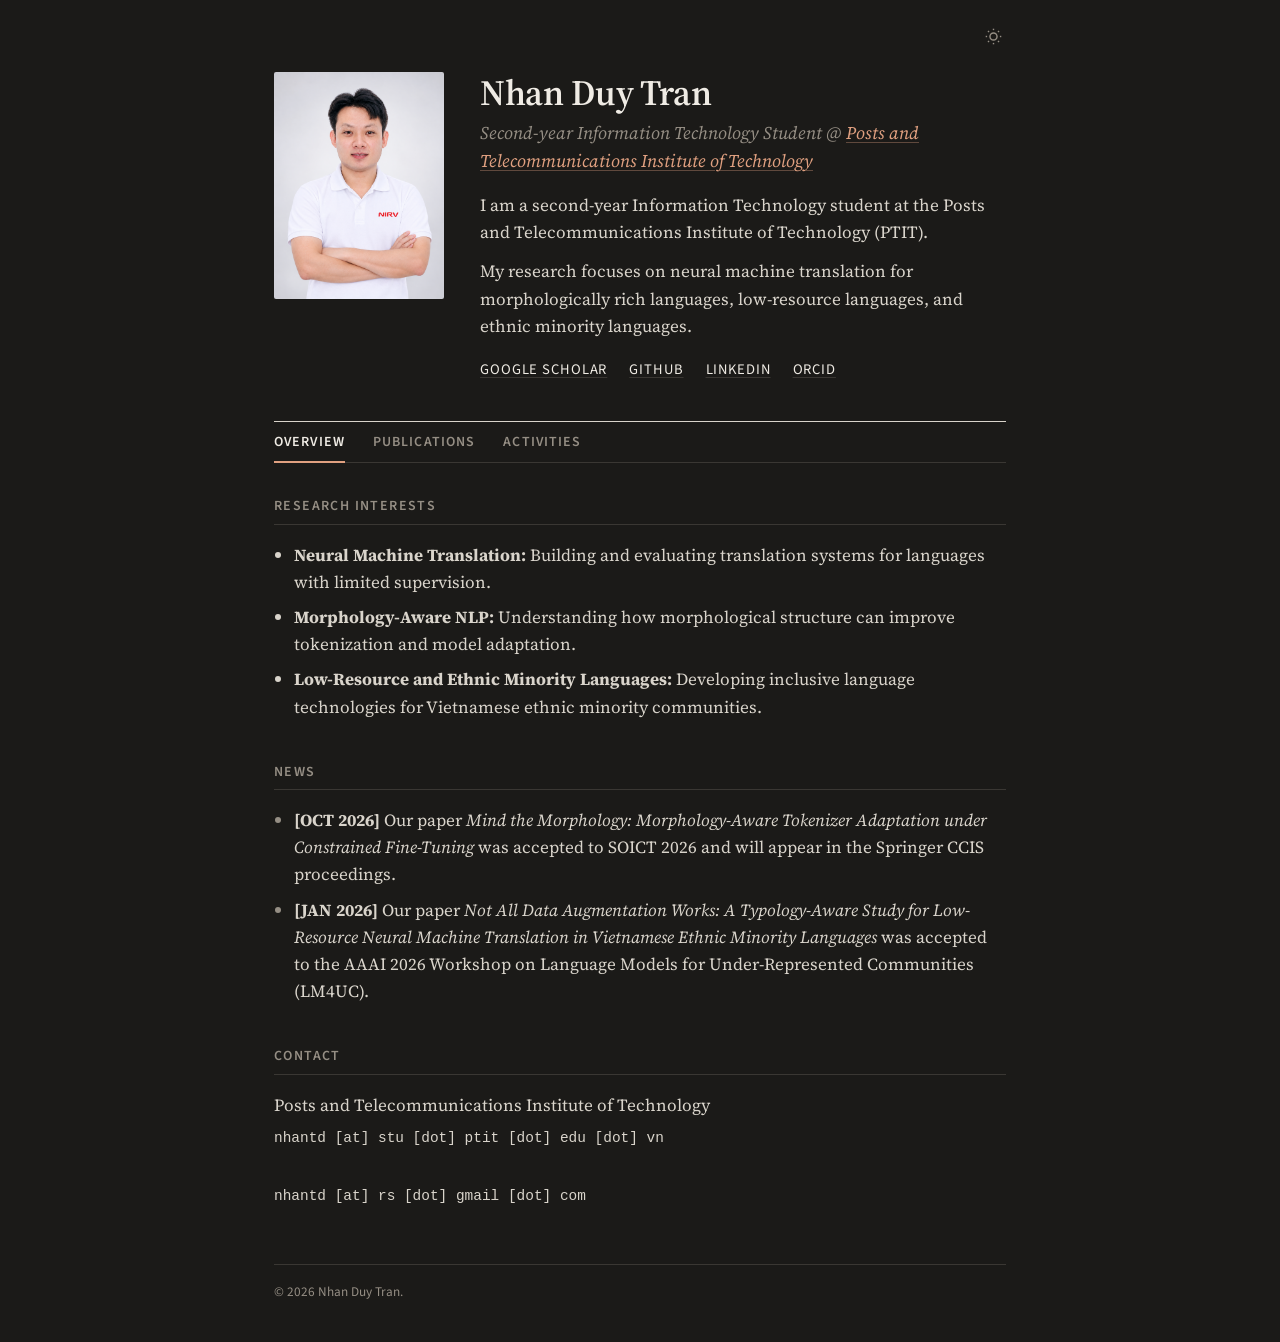
==== index.html @ 418334c7 "Build Nhan Tran research portfolio" ====
<!DOCTYPE html>
<html lang="en">
<head>
    <meta charset="UTF-8">
    <meta name="viewport" content="width=device-width, initial-scale=1.0">
    <title>Nhan Tran - Research Portfolio</title>
    <meta name="description" content="Nhan Tran is a second-year Information Technology student researching neural machine translation for morphologically rich and low-resource languages.">
    <meta name="keywords" content="Nhan Tran, Nhan Duy Tran, neural machine translation, morphology, low-resource languages, PTIT">
    <link rel="icon" href="favicon.svg" type="image/svg+xml" sizes="any">
    <link href="https://fonts.googleapis.com/css2?family=Source+Serif+4:ital,opsz,wght@0,8..60,400;0,8..60,600;1,8..60,400&family=Source+Sans+3:wght@400;600&display=swap" rel="stylesheet">
    <link rel="stylesheet" type="text/css" href="./stylesheet.css">
</head>
<body>
    <button onclick="topFunction()" id="backToTop" title="Go to top">
        <svg viewBox="0 0 24 24"><polyline points="18 15 12 9 6 15"></polyline></svg>
    </button>

    <div id="container">
        <button id="theme-toggle" title="Toggle dark mode" aria-label="Toggle dark mode">
            <svg id="sun-icon" style="display:none" width="20" height="20" fill="none" stroke="currentColor" stroke-width="2" viewBox="0 0 24 24"><circle cx="12" cy="12" r="5"></circle><line x1="12" y1="1" x2="12" y2="3"></line><line x1="12" y1="21" x2="12" y2="23"></line><line x1="4.22" y1="4.22" x2="5.64" y2="5.64"></line><line x1="18.36" y1="18.36" x2="19.78" y2="19.78"></line><line x1="1" y1="12" x2="3" y2="12"></line><line x1="21" y1="12" x2="23" y2="12"></line><line x1="4.22" y1="19.78" x2="5.64" y2="18.36"></line><line x1="18.36" y1="5.64" x2="19.78" y2="4.22"></line></svg>
            <svg id="moon-icon" width="20" height="20" fill="none" stroke="currentColor" stroke-width="2" viewBox="0 0 24 24"><path d="M21 12.79A9 9 0 1 1 11.21 3 7 7 0 0 0 21 12.79z"></path></svg>
        </button>
        <header class="profile-section">
            <div class="portrait-wrapper">
                <img src="./files/portrait-studio.png" alt="Nhan Tran" class="portrait">
            </div>
            <div class="bio-wrapper">
                <h1>Nhan Duy Tran</h1>
                <div class="role-tag">Second-year Information Technology Student @ <a href="https://ptit.edu.vn/" target="_blank" rel="noopener">Posts and Telecommunications Institute of Technology</a></div>
                <p>I am a second-year Information Technology student at the Posts and Telecommunications Institute of Technology (PTIT).</p>
                <p>My research focuses on neural machine translation for morphologically rich languages, low-resource languages, and ethnic minority languages.</p>
                <div class="social-links">
                    <a href="https://scholar.google.com/citations?user=SgZL230AAAAJ&amp;hl=vi" target="_blank" rel="noopener">Google Scholar</a>
                    <a href="https://github.com/HeyDunaX" target="_blank" rel="noopener">GitHub</a>
                    <a href="https://www.linkedin.com/in/tranduynhan/" target="_blank" rel="noopener">LinkedIn</a>
                    <a href="https://orcid.org/0009-0001-0243-3550" target="_blank" rel="noopener">ORCID</a>
                </div>
            </div>
        </header>

        <nav class="tabs-nav">
            <button class="tab-btn active" onclick="openTab(event, 'research')">Overview</button>
            <button class="tab-btn" onclick="openTab(event, 'publications')">Publications</button>
            <button class="tab-btn" onclick="openTab(event, 'activities')">Activities</button>
        </nav>

        <div id="research" class="tab-content active">
            <section-title>Research Interests</section-title>
            <ul>
                <li><b>Neural Machine Translation:</b> Building and evaluating translation systems for languages with limited supervision.</li>
                <li><b>Morphology-Aware NLP:</b> Understanding how morphological structure can improve tokenization and model adaptation.</li>
                <li><b>Low-Resource and Ethnic Minority Languages:</b> Developing inclusive language technologies for Vietnamese ethnic minority communities.</li>
            </ul>

            <section-title>News</section-title>
            <ul class="news-list">
                <li><b>[OCT 2026]</b> Our paper <i>Mind the Morphology: Morphology-Aware Tokenizer Adaptation under Constrained Fine-Tuning</i> was accepted to SOICT 2026 and will appear in the Springer CCIS proceedings.</li>
                <li><b>[JAN 2026]</b> Our paper <i>Not All Data Augmentation Works: A Typology-Aware Study for Low-Resource Neural Machine Translation in Vietnamese Ethnic Minority Languages</i> was accepted to the AAAI 2026 Workshop on Language Models for Under-Represented Communities (LM4UC).</li>
            </ul>

            <section-title>Contact</section-title>
            <p>Posts and Telecommunications Institute of Technology<br>
                <span class="email-tag">nhantd [at] stu [dot] ptit [dot] edu [dot] vn</span><br>
                <span class="email-tag">nhantd [at] rs [dot] gmail [dot] com</span>
            </p>
        </div>

        <div id="publications" class="tab-content">
            <p style="font-size: 1rem; color: var(--text-light); margin-bottom: 20px;">* denotes equal contribution.</p>
            <span class="year-tag">2026</span>
            <div class="pub-card">
                <span class="pub-title">Mind the Morphology: Morphology-Aware Tokenizer Adaptation under Constrained Fine-Tuning</span>
                <span class="pub-venue">SOICT 2026 · Oral Presentation · Springer CCIS Proceedings</span><br>
                <b>Nhan Tran</b>, Hung To and Hai Nguyen Thi Tuyet<br>
                [<a href="./proj/morphel.html">website</a>] [<a href="https://github.com/HeyDunaX/MorpheL" target="_blank" rel="noopener">code</a>]
            </div>
            <div class="pub-card">
                <span class="pub-title">Not All Data Augmentation Works: A Typology-Aware Study for Low-Resource Neural Machine Translation in Vietnamese Ethnic Minority Languages</span>
                <span class="pub-venue">AAAI 2026 Workshop · LM4UC</span><br>
                Long Nguyen, Dat T. Truong, <b>Nhan D. Tran</b>, Quynh Vo, Quy Tran Nguyen and Tho Quan<br>
                [<a href="https://openreview.net/forum?id=XziOk4BTfv#discussion" target="_blank" rel="noopener">paper</a>]
            </div>
        </div>

        <div id="activities" class="tab-content">
            <section-title>Open-Source Artifacts</section-title>
            <ul>
                <li><b>MorpheL:</b> A morphology-aware tokenizer adaptation method for multilingual models, with code and reproducibility artifacts released for the SOICT 2026 paper.<br>
                    [<a href="https://github.com/HeyDunaX/MorpheL" target="_blank" rel="noopener">GitHub</a>] [<a href="./proj/morphel.html">project website</a>]</li>
            </ul>

            <section-title>Honors &amp; Awards</section-title>
            <ul>
                <li><b>First Prize, Regional Round</b>, 31st National Youth Informatics Contest, Table D3 (2025), Center for Science, Technology and Young Talent Development.</li>
                <li><b>Encouragement Prize, National Final Round</b>, 31st National Youth Informatics Contest, Table D3 (2025), Central Youth Union.</li>
                <li><b>Second Prize</b>, 34th Ho Chi Minh City Youth Informatics Contest, Table D3 (2025), Ho Chi Minh City Youth Union.</li>
                <li><b>Second Prize</b>, Ho Chi Minh City Science and Engineering Fair, Software Systems category (2025), Department of Education and Training of Ho Chi Minh City.</li>
                <li><b>Bronze Medal</b>, 13th Ho Chi Minh City Design, Fabrication and Application Competition, Table A (2025), Ho Chi Minh City Youth Union.</li>
                <li><b>Bronze Medal</b>, 11th Ho Chi Minh City Design, Fabrication and Application Competition (2023), awarded in 2024 by the Ho Chi Minh City Youth Union.</li>
            </ul>
        </div>

        <footer>&copy; 2026 Nhan Duy Tran.</footer>
    </div>

    <script>
        function openTab(evt, tabName) {
            document.querySelectorAll('.tab-content').forEach(tab => {
                tab.style.display = 'none';
                tab.classList.remove('active');
            });
            document.querySelectorAll('.tab-btn').forEach(button => button.classList.remove('active'));
            document.getElementById(tabName).style.display = 'block';
            document.getElementById(tabName).classList.add('active');
            evt.currentTarget.classList.add('active');
            if (window.innerWidth < 768) {
                window.scrollTo({ top: document.querySelector('.tabs-nav').offsetTop - 10, behavior: 'smooth' });
            }
        }

        const backToTop = document.getElementById('backToTop');
        window.onscroll = () => {
            backToTop.style.display = document.documentElement.scrollTop > 0 ? 'block' : 'none';
        };
        function topFunction() {
            window.scrollTo({ top: 0, behavior: 'smooth' });
        }

        const themeToggle = document.getElementById('theme-toggle');
        const sunIcon = document.getElementById('sun-icon');
        const moonIcon = document.getElementById('moon-icon');
        const savedTheme = localStorage.getItem('profile-theme');
        if (savedTheme !== 'light') document.documentElement.setAttribute('data-theme', 'dark');
        function updateThemeIcon() {
            const dark = document.documentElement.getAttribute('data-theme') === 'dark';
            sunIcon.style.display = dark ? 'block' : 'none';
            moonIcon.style.display = dark ? 'none' : 'block';
        }
        updateThemeIcon();
        themeToggle.addEventListener('click', () => {
            const dark = document.documentElement.getAttribute('data-theme') === 'dark';
            if (dark) {
                document.documentElement.removeAttribute('data-theme');
                localStorage.setItem('profile-theme', 'light');
            } else {
                document.documentElement.setAttribute('data-theme', 'dark');
                localStorage.setItem('profile-theme', 'dark');
            }
            updateThemeIcon();
        });
    </script>
</body>
</html>
---- stylesheet.css ----
:root {
  --primary: #8a2b1f;
  --primary-light: transparent;
  --text-main: #2b2926;
  --text-light: #77716a;
  --heading: #1a1816;
  --bg: #fbfaf7;
  --card-bg: #fbfaf7;
  --border-color: #dedad2;
  --rule-strong: #2b2926;
  --hiring-bg: #f4efe4;
  --hiring-border: #8a2b1f;
  --serif: "Source Serif 4", "Source Serif Pro", Georgia, "Times New Roman", "Songti SC", serif;
  --sans: "Source Sans 3", "Helvetica Neue", Arial, "PingFang SC", sans-serif;
  --mono: "SF Mono", Menlo, Consolas, monospace;
}

/* 夜间模式变量 */
[data-theme="dark"] {
  --primary: #e0a080;
  --text-main: #d9d4cb;
  --text-light: #958e84;
  --heading: #efebe4;
  --bg: #1b1a18;
  --card-bg: #1b1a18;
  --border-color: #3a3733;
  --rule-strong: #d9d4cb;
  --hiring-bg: #26231f;
  --hiring-border: #e0a080;
}

* {
  box-sizing: border-box;
}

html {
  font-size: 17px;
}

body {
  font-family: var(--serif);
  background-color: var(--bg);
  color: var(--text-main);
  line-height: 1.6;
  margin: 0;
  padding: 0;
  scroll-behavior: smooth;
  font-size: 1rem;
  -webkit-font-smoothing: antialiased;
}

a {
  color: var(--primary);
  text-decoration: underline;
  text-decoration-thickness: 1px;
  text-underline-offset: 0.18em;
  text-decoration-color: color-mix(in srgb, currentColor 35%, transparent);
}

a:hover {
  text-decoration-color: currentColor;
}

/* Container Layout */
#container {
  max-width: 780px;
  margin: 0 auto;
  padding: 72px 24px 40px;
  position: relative;
}

/* 主题切换按钮 */
#theme-toggle {
  position: absolute;
  top: 24px;
  right: 24px;
  background: none;
  border: none;
  color: var(--text-light);
  padding: 4px;
  cursor: pointer;
  display: flex;
  align-items: center;
  justify-content: center;
}

#theme-toggle svg {
  width: 17px;
  height: 17px;
}

#theme-toggle:hover {
  color: var(--heading);
}

/* Header / Bio */
.profile-section {
  display: flex;
  gap: 36px;
  align-items: flex-start;
  margin-bottom: 40px;
}

.portrait-wrapper {
  flex: 0 0 170px;
}

.portrait-placeholder {
  height: 170px;
  display: grid;
  place-items: center;
  background: var(--primary);
  color: var(--bg);
  font-family: var(--sans);
  font-size: 3rem;
  font-weight: 600;
  letter-spacing: 0.04em;
  border-radius: 2px;
}

.portrait {
  width: 100%;
  height: auto;
  display: block;
  border-radius: 2px;
}

.bio-wrapper {
  flex: 1;
}

h1 {
  font-size: 2.1rem;
  margin: 0 0 4px 0;
  color: var(--heading);
  font-weight: 600;
  letter-spacing: -0.01em;
  line-height: 1.2;
}

.role-tag {
  display: block;
  color: var(--text-light);
  font-style: italic;
  font-size: 1.05rem;
  margin-bottom: 16px;
}

.bio-wrapper p {
  margin: 0 0 12px 0;
}

.email-tag {
  font-family: var(--mono);
  font-size: 0.85rem;
  color: var(--text-main);
  display: block;
  margin: 8px 0 0 0;
}

.social-links {
  margin-top: 18px;
  display: flex;
  column-gap: 22px;
  row-gap: 6px;
  flex-wrap: wrap;
  font-family: var(--sans);
  font-size: 0.86rem;
  letter-spacing: 0.06em;
  text-transform: uppercase;
}

.social-links a {
  color: var(--heading);
  text-decoration-color: var(--border-color);
}

.social-links a:hover {
  color: var(--primary);
  text-decoration-color: currentColor;
}

/* Hiring Box */
.hiring-box {
  background: var(--hiring-bg);
  border-left: 2px solid var(--hiring-border);
  padding: 12px 16px;
  margin: 24px 0;
}

/* Tab Navigation */
.tabs-nav {
  display: flex;
  gap: 28px;
  border-top: 1px solid var(--rule-strong);
  border-bottom: 1px solid var(--border-color);
  margin-bottom: 32px;
  position: sticky;
  top: 0;
  background: var(--bg);
  z-index: 10;
}

.tab-btn {
  padding: 10px 0;
  cursor: pointer;
  border: none;
  background: none;
  font-family: var(--sans);
  font-size: 0.82rem;
  font-weight: 600;
  letter-spacing: 0.08em;
  text-transform: uppercase;
  color: var(--text-light);
  position: relative;
}

.tab-btn:hover {
  color: var(--heading);
}

.tab-btn.active {
  color: var(--heading);
}

.tab-btn.active::after {
  content: '';
  position: absolute;
  bottom: -1px;
  left: 0;
  right: 0;
  height: 2px;
  background: var(--primary);
}

/* Tab Content Control */
.tab-content {
  display: none;
}

.tab-content.active {
  display: block;
}

/* Content styles */
section-title {
  display: block;
  font-family: var(--sans);
  font-size: 0.82rem;
  font-weight: 600;
  letter-spacing: 0.1em;
  text-transform: uppercase;
  color: var(--text-light);
  margin: 40px 0 12px 0;
  padding-bottom: 6px;
  border-bottom: 1px solid var(--border-color);
}

section-title:first-of-type {
  margin-top: 0;
}

.year-tag {
  font-family: var(--sans);
  font-weight: 600;
  font-size: 0.9rem;
  letter-spacing: 0.04em;
  color: var(--text-light);
  margin: 32px 0 6px 0;
  padding-bottom: 4px;
  border-bottom: 1px solid var(--border-color);
  display: block;
}

.pub-card {
  padding: 12px 0;
  font-size: 0.95rem;
}

.pub-title {
  display: block;
  font-weight: 600;
  color: var(--heading);
  font-size: 1.04rem;
  line-height: 1.4;
}

.pub-venue {
  display: inline-block;
  font-style: italic;
  color: var(--text-main);
  margin: 2px 0;
}

.author-me {
  font-weight: 600;
  color: var(--heading);
  text-decoration: underline;
  text-decoration-thickness: 1px;
  text-underline-offset: 0.18em;
}

.lang-info {
  font-family: var(--sans);
  font-size: 0.8rem;
  color: var(--text-light);
  margin-top: 4px;
  display: block;
}

ul {
  padding-left: 1.2em;
}

li {
  margin-bottom: 8px;
}

.news-list li::marker {
  color: var(--text-light);
}

.empty-state {
  color: var(--text-light);
  font-style: italic;
}

/* 回到顶部按钮 */
#backToTop {
  display: none;
  position: fixed;
  bottom: 24px;
  right: 24px;
  z-index: 99;
  border: 1px solid var(--border-color);
  outline: none;
  background: var(--bg);
  color: var(--text-light);
  cursor: pointer;
  width: 36px;
  height: 36px;
  padding: 0;
  border-radius: 50%;
}

#backToTop:hover {
  color: var(--heading);
  border-color: var(--text-light);
}

#backToTop svg {
  width: 16px;
  height: 16px;
  display: block;
  margin: auto;
  fill: none;
  stroke: currentColor;
  stroke-width: 2;
  stroke-linecap: round;
  stroke-linejoin: round;
}

/* Footer */
footer {
  margin-top: 56px;
  padding-top: 16px;
  border-top: 1px solid var(--border-color);
  font-family: var(--sans);
  font-size: 0.78rem;
  color: var(--text-light);
}

/* Responsive */
@media (max-width: 640px) {
  html {
    font-size: 16px;
  }

  #container {
    padding: 56px 16px 32px;
  }

  #theme-toggle {
    top: 16px;
    right: 12px;
  }

  .profile-section {
    flex-direction: column;
    gap: 20px;
    margin-bottom: 32px;
  }

  .portrait-wrapper {
    flex: 0 0 auto;
    width: 130px;
  }

  .role-tag {
    font-size: 0.95rem;
    line-height: 1.45;
  }

  .bio-wrapper p {
    font-size: 0.96rem;
  }

  .email-tag {
    font-size: 0.76rem;
    overflow-wrap: anywhere;
  }

  .social-links {
    column-gap: 14px;
    font-size: 0.76rem;
  }

  h1 {
    font-size: 1.8rem;
  }

  .tabs-nav {
    gap: 0;
    justify-content: space-between;
    margin-bottom: 24px;
  }

  .tab-btn {
    font-size: 0.74rem;
    letter-spacing: 0.05em;
  }

  #backToTop {
    bottom: 16px;
    right: 16px;
  }
}
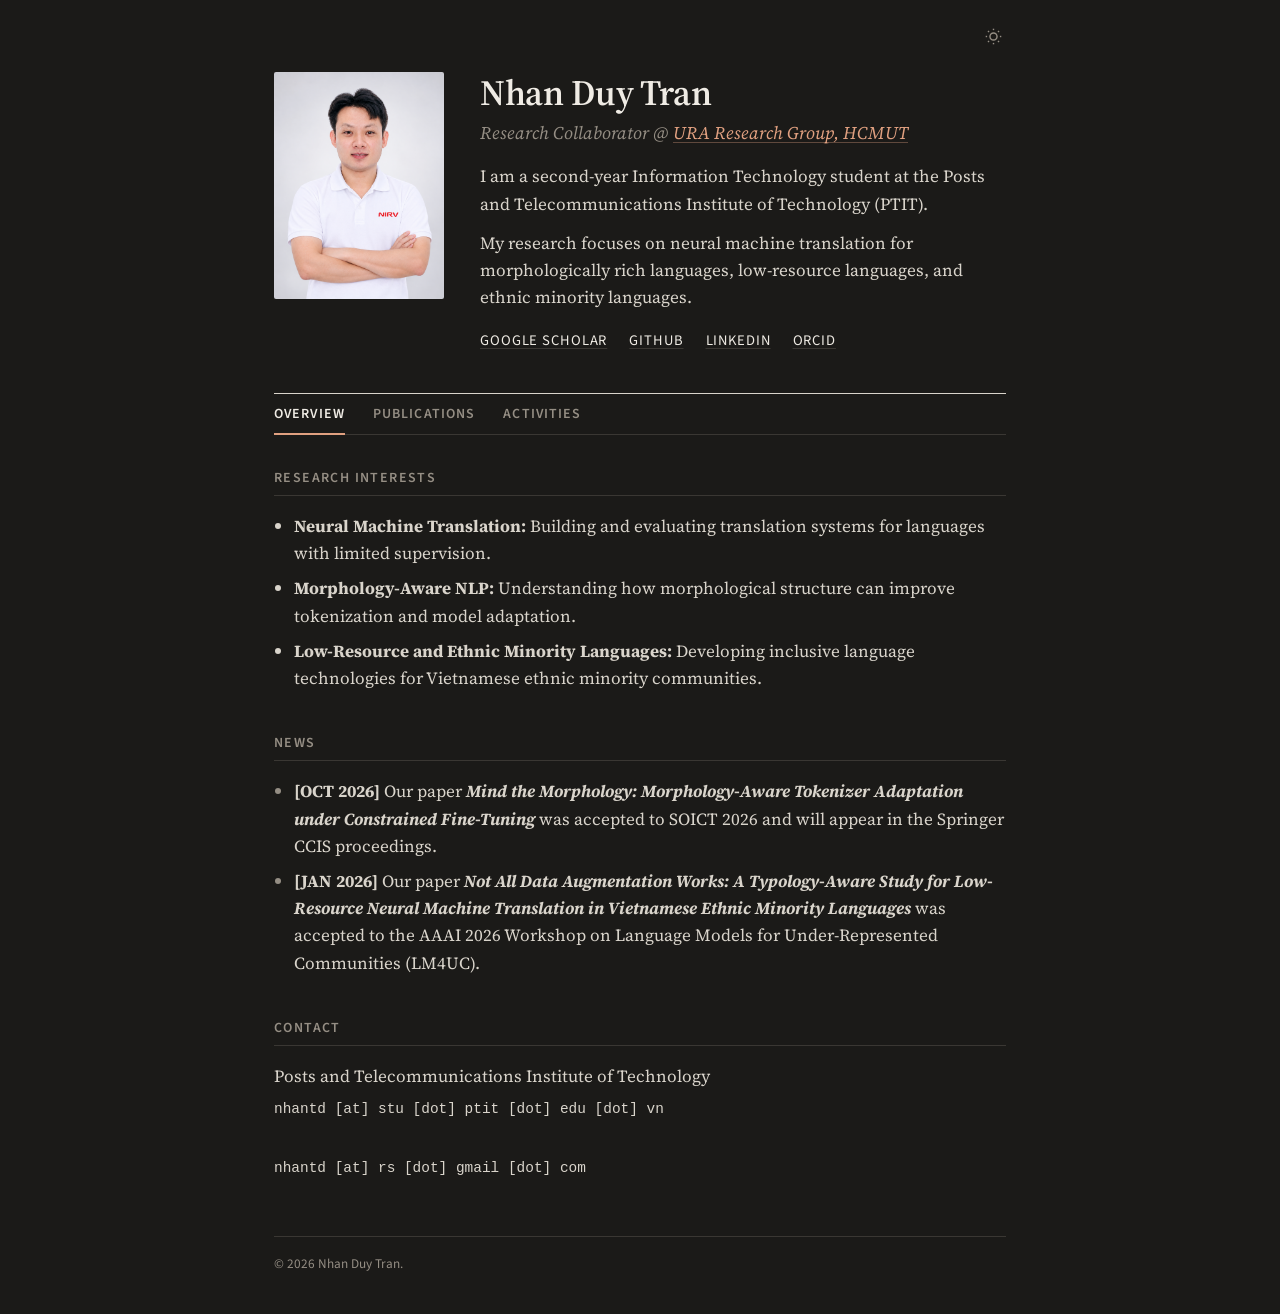
==== commit 998c82a3: "Shorten researcher affiliation label" ====
--- a/index.html
+++ b/index.html
@@ -26,7 +26,7 @@
             </div>
             <div class="bio-wrapper">
                 <h1>Nhan Duy Tran</h1>
-                <div class="role-tag">Second-year Information Technology Student @ <a href="https://ptit.edu.vn/" target="_blank" rel="noopener">Posts and Telecommunications Institute of Technology</a></div>
+                <div class="role-tag">Research Collaborator @ <a href="https://ura.hcmut.edu.vn/" target="_blank" rel="noopener">URA Research Group, HCMUT</a></div>
                 <p>I am a second-year Information Technology student at the Posts and Telecommunications Institute of Technology (PTIT).</p>
                 <p>My research focuses on neural machine translation for morphologically rich languages, low-resource languages, and ethnic minority languages.</p>
                 <div class="social-links">
@@ -54,8 +54,8 @@
 
             <section-title>News</section-title>
             <ul class="news-list">
-                <li><b>[OCT 2026]</b> Our paper <i>Mind the Morphology: Morphology-Aware Tokenizer Adaptation under Constrained Fine-Tuning</i> was accepted to SOICT 2026 and will appear in the Springer CCIS proceedings.</li>
-                <li><b>[JAN 2026]</b> Our paper <i>Not All Data Augmentation Works: A Typology-Aware Study for Low-Resource Neural Machine Translation in Vietnamese Ethnic Minority Languages</i> was accepted to the AAAI 2026 Workshop on Language Models for Under-Represented Communities (LM4UC).</li>
+                <li><b>[OCT 2026]</b> Our paper <strong><i>Mind the Morphology: Morphology-Aware Tokenizer Adaptation under Constrained Fine-Tuning</i></strong> was accepted to SOICT 2026 and will appear in the Springer CCIS proceedings.</li>
+                <li><b>[JAN 2026]</b> Our paper <strong><i>Not All Data Augmentation Works: A Typology-Aware Study for Low-Resource Neural Machine Translation in Vietnamese Ethnic Minority Languages</i></strong> was accepted to the AAAI 2026 Workshop on Language Models for Under-Represented Communities (LM4UC).</li>
             </ul>
 
             <section-title>Contact</section-title>
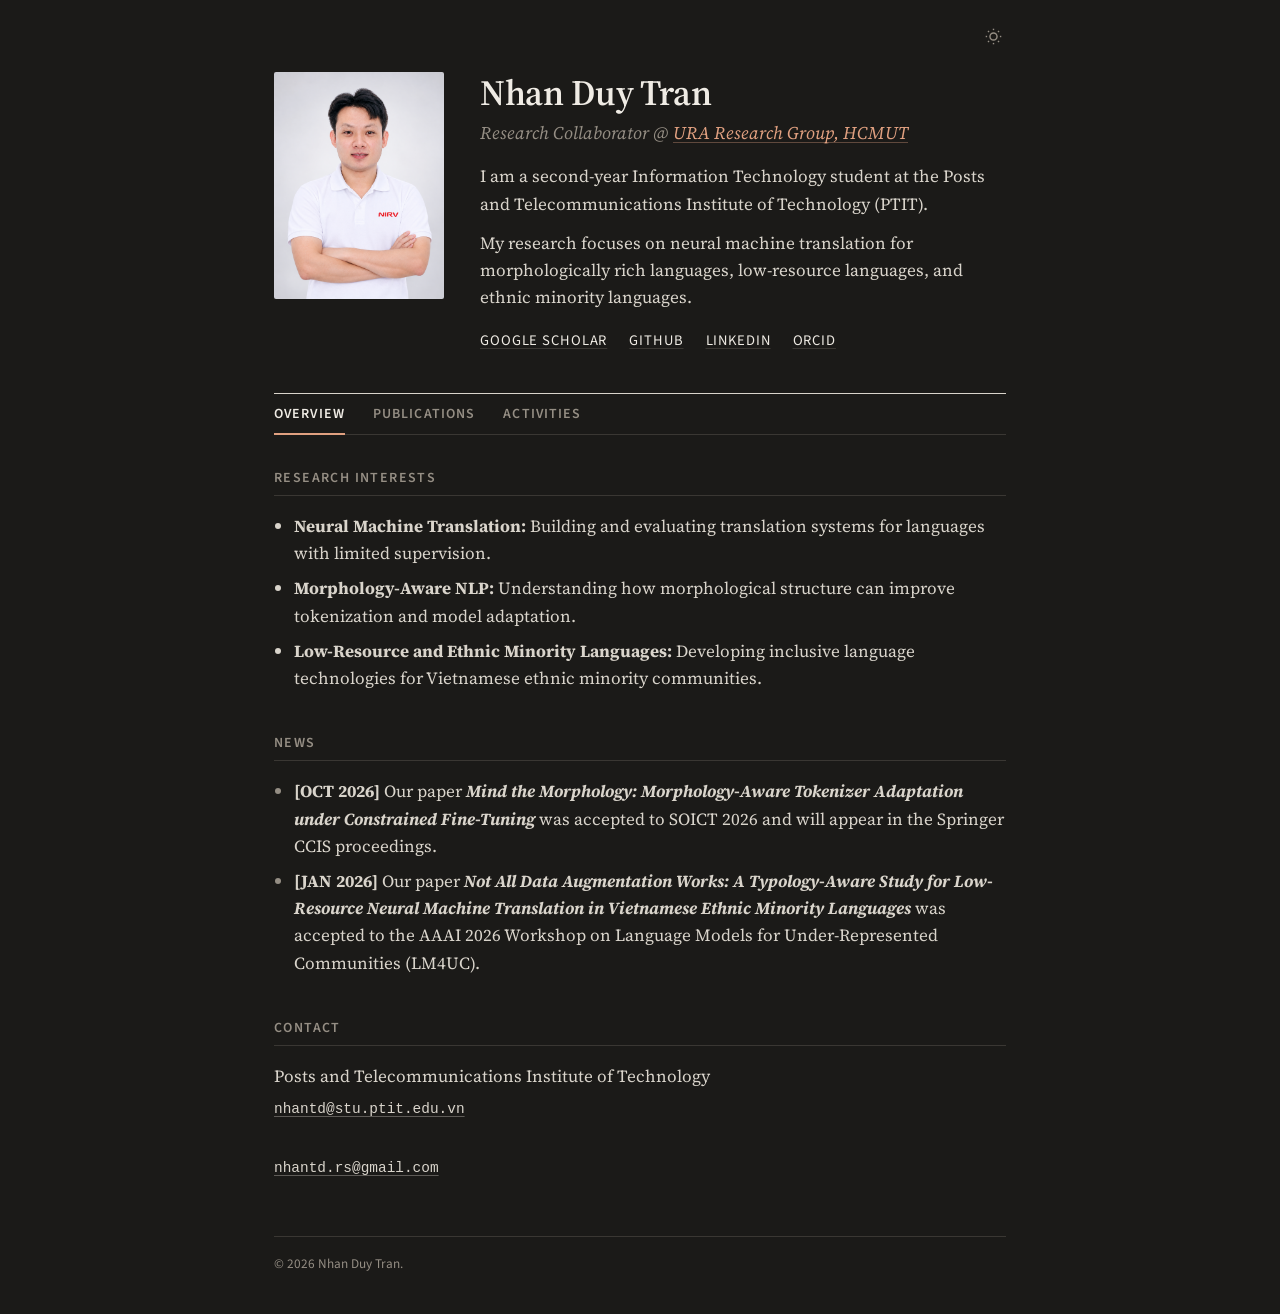
==== commit d998bf71: "Show contact emails directly" ====
--- a/index.html
+++ b/index.html
@@ -60,8 +60,8 @@
 
             <section-title>Contact</section-title>
             <p>Posts and Telecommunications Institute of Technology<br>
-                <span class="email-tag">nhantd [at] stu [dot] ptit [dot] edu [dot] vn</span><br>
-                <span class="email-tag">nhantd [at] rs [dot] gmail [dot] com</span>
+                <a class="email-tag" href="mailto:nhantd@stu.ptit.edu.vn">nhantd@stu.ptit.edu.vn</a><br>
+                <a class="email-tag" href="mailto:nhantd.rs@gmail.com">nhantd.rs@gmail.com</a>
             </p>
         </div>
 
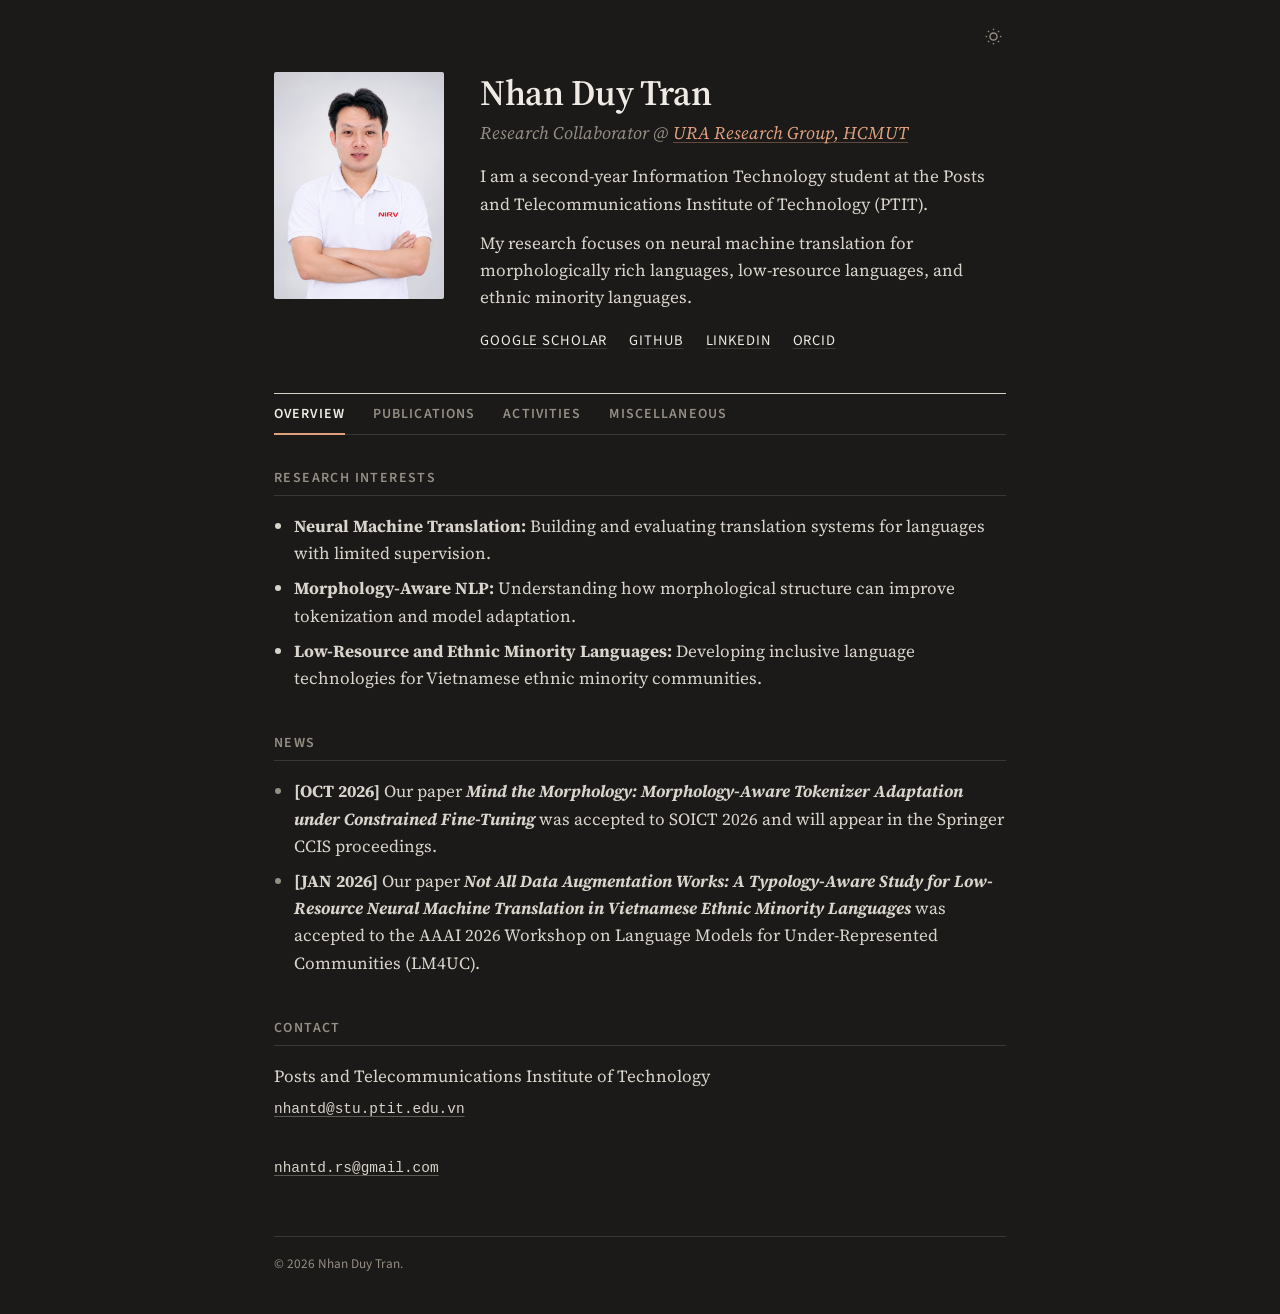
==== commit d423958d: "Add miscellaneous profile information" ====
--- a/index.html
+++ b/index.html
@@ -42,6 +42,7 @@
             <button class="tab-btn active" onclick="openTab(event, 'research')">Overview</button>
             <button class="tab-btn" onclick="openTab(event, 'publications')">Publications</button>
             <button class="tab-btn" onclick="openTab(event, 'activities')">Activities</button>
+            <button class="tab-btn" onclick="openTab(event, 'miscellaneous')">Miscellaneous</button>
         </nav>
 
         <div id="research" class="tab-content active">
@@ -100,6 +101,25 @@
             </ul>
         </div>
 
+        <div id="miscellaneous" class="tab-content">
+            <section-title>Languages</section-title>
+            <ul>
+                <li><b>Vietnamese</b> and <b>English</b></li>
+            </ul>
+
+            <section-title>Beyond Research</section-title>
+            <ul>
+                <li><b>Vietnamese–Tày Machine Translation:</b> Co-developed a bilingual machine translation project with a friend to support the preservation of Vietnam's ethnic minority languages.</li>
+                <li><b>NIRV Community:</b> Building a small community for people who want to work and learn together. <a href="https://nirv.id.vn/vi" target="_blank" rel="noopener">Visit the community</a>.</li>
+            </ul>
+
+            <section-title>Exploring Next</section-title>
+            <ul>
+                <li><b>Computer Vision:</b> Learning how computers perceive and understand visual objects.</li>
+                <li><b>Current topics:</b> AI ethics, machine translation, and information retrieval.</li>
+            </ul>
+        </div>
+
         <footer>&copy; 2026 Nhan Duy Tran.</footer>
     </div>
 
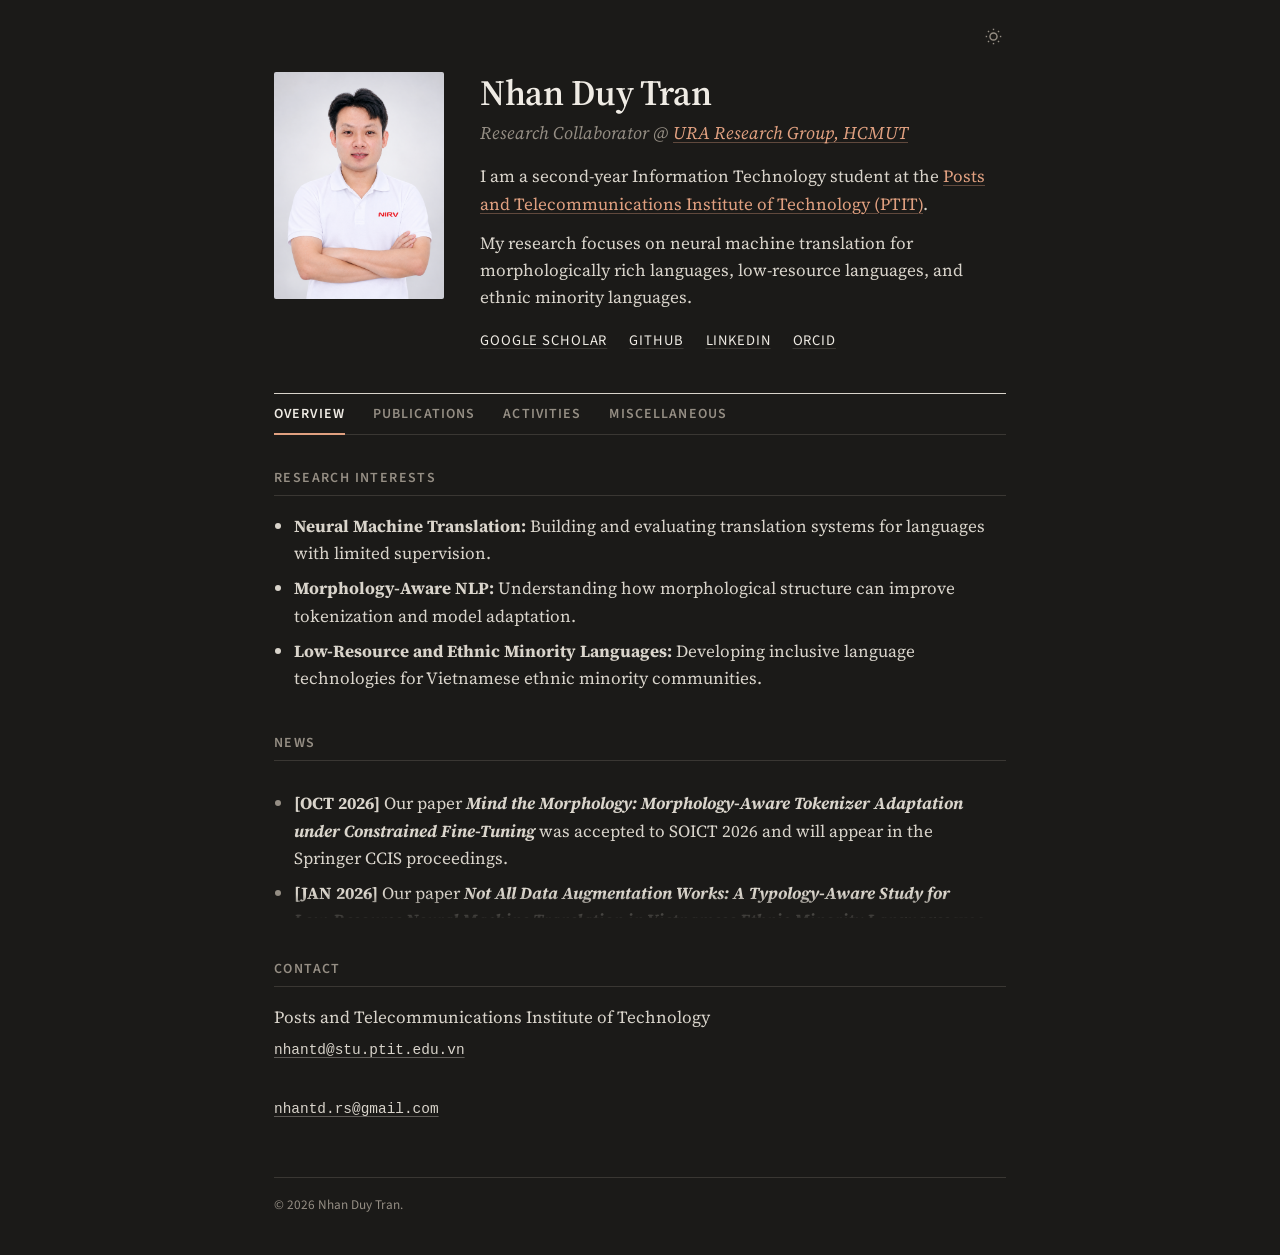
==== commit e0fbb437: "Polish author highlight and scrollable news" ====
--- a/index.html
+++ b/index.html
@@ -27,7 +27,7 @@
             <div class="bio-wrapper">
                 <h1>Nhan Duy Tran</h1>
                 <div class="role-tag">Research Collaborator @ <a href="https://ura.hcmut.edu.vn/" target="_blank" rel="noopener">URA Research Group, HCMUT</a></div>
-                <p>I am a second-year Information Technology student at the Posts and Telecommunications Institute of Technology (PTIT).</p>
+                <p>I am a second-year Information Technology student at the <a href="https://ptit.edu.vn/" target="_blank" rel="noopener">Posts and Telecommunications Institute of Technology (PTIT)</a>.</p>
                 <p>My research focuses on neural machine translation for morphologically rich languages, low-resource languages, and ethnic minority languages.</p>
                 <div class="social-links">
                     <a href="https://scholar.google.com/citations?user=SgZL230AAAAJ&amp;hl=vi" target="_blank" rel="noopener">Google Scholar</a>
@@ -54,10 +54,12 @@
             </ul>
 
             <section-title>News</section-title>
-            <ul class="news-list">
-                <li><b>[OCT 2026]</b> Our paper <strong><i>Mind the Morphology: Morphology-Aware Tokenizer Adaptation under Constrained Fine-Tuning</i></strong> was accepted to SOICT 2026 and will appear in the Springer CCIS proceedings.</li>
-                <li><b>[JAN 2026]</b> Our paper <strong><i>Not All Data Augmentation Works: A Typology-Aware Study for Low-Resource Neural Machine Translation in Vietnamese Ethnic Minority Languages</i></strong> was accepted to the AAAI 2026 Workshop on Language Models for Under-Represented Communities (LM4UC).</li>
-            </ul>
+            <div class="news-scroller at-top at-bottom">
+                <ul class="news-list">
+                    <li><b>[OCT 2026]</b> Our paper <strong><i>Mind the Morphology: Morphology-Aware Tokenizer Adaptation under Constrained Fine-Tuning</i></strong> was accepted to SOICT 2026 and will appear in the Springer CCIS proceedings.</li>
+                    <li><b>[JAN 2026]</b> Our paper <strong><i>Not All Data Augmentation Works: A Typology-Aware Study for Low-Resource Neural Machine Translation in Vietnamese Ethnic Minority Languages</i></strong> was accepted to the AAAI 2026 Workshop on Language Models for Under-Represented Communities (LM4UC).</li>
+                </ul>
+            </div>
 
             <section-title>Contact</section-title>
             <p>Posts and Telecommunications Institute of Technology<br>
@@ -72,13 +74,13 @@
             <div class="pub-card">
                 <span class="pub-title">Mind the Morphology: Morphology-Aware Tokenizer Adaptation under Constrained Fine-Tuning</span>
                 <span class="pub-venue">SOICT 2026 · Oral Presentation · Springer CCIS Proceedings</span><br>
-                <b>Nhan Tran</b>, Hung To and Hai Nguyen Thi Tuyet<br>
+                <span class="author-me">Nhan Tran</span>, Hung To and Hai Nguyen Thi Tuyet<br>
                 [<a href="./proj/morphel.html">website</a>] [<a href="https://github.com/HeyDunaX/MorpheL" target="_blank" rel="noopener">code</a>]
             </div>
             <div class="pub-card">
                 <span class="pub-title">Not All Data Augmentation Works: A Typology-Aware Study for Low-Resource Neural Machine Translation in Vietnamese Ethnic Minority Languages</span>
                 <span class="pub-venue">AAAI 2026 Workshop · LM4UC</span><br>
-                Long Nguyen, Dat T. Truong, <b>Nhan D. Tran</b>, Quynh Vo, Quy Tran Nguyen and Tho Quan<br>
+                Long Nguyen, Dat T. Truong, <span class="author-me">Nhan D. Tran</span>, Quynh Vo, Quy Tran Nguyen and Tho Quan<br>
                 [<a href="https://openreview.net/forum?id=XziOk4BTfv#discussion" target="_blank" rel="noopener">paper</a>]
             </div>
         </div>
@@ -146,6 +148,18 @@
             window.scrollTo({ top: 0, behavior: 'smooth' });
         }
 
+        const newsScroller = document.querySelector('.news-scroller');
+        function updateNewsFade() {
+            if (!newsScroller) return;
+            const isScrollable = newsScroller.scrollHeight > newsScroller.clientHeight + 1;
+            newsScroller.classList.toggle('is-scrollable', isScrollable);
+            newsScroller.classList.toggle('at-top', newsScroller.scrollTop <= 1);
+            newsScroller.classList.toggle('at-bottom', newsScroller.scrollTop + newsScroller.clientHeight >= newsScroller.scrollHeight - 1);
+        }
+        newsScroller?.addEventListener('scroll', updateNewsFade, { passive: true });
+        window.addEventListener('resize', updateNewsFade);
+        updateNewsFade();
+
         const themeToggle = document.getElementById('theme-toggle');
         const sunIcon = document.getElementById('sun-icon');
         const moonIcon = document.getElementById('moon-icon');
--- a/stylesheet.css
+++ b/stylesheet.css
@@ -294,10 +294,12 @@
 
 .author-me {
   font-weight: 600;
-  color: var(--heading);
-  text-decoration: underline;
-  text-decoration-thickness: 1px;
-  text-underline-offset: 0.18em;
+  color: var(--primary);
+  background: color-mix(in srgb, var(--primary) 12%, transparent);
+  border-radius: 3px;
+  padding: 1px 4px;
+  box-decoration-break: clone;
+  -webkit-box-decoration-break: clone;
 }
 
 .lang-info {
@@ -318,6 +320,44 @@
 
 .news-list li::marker {
   color: var(--text-light);
+}
+
+.news-scroller {
+  position: relative;
+  max-height: 8.5rem;
+  overflow-y: auto;
+  scroll-behavior: smooth;
+  scrollbar-width: thin;
+  scrollbar-color: var(--border-color) transparent;
+  padding-right: 14px;
+}
+
+.news-scroller::before,
+.news-scroller::after {
+  content: '';
+  position: absolute;
+  left: 0;
+  right: 8px;
+  height: 24px;
+  z-index: 1;
+  pointer-events: none;
+  opacity: 0;
+  transition: opacity 180ms ease;
+}
+
+.news-scroller::before {
+  top: 0;
+  background: linear-gradient(to bottom, var(--bg), color-mix(in srgb, var(--bg) 0%, transparent));
+}
+
+.news-scroller::after {
+  bottom: 0;
+  background: linear-gradient(to top, var(--bg), color-mix(in srgb, var(--bg) 0%, transparent));
+}
+
+.news-scroller.is-scrollable:not(.at-top)::before,
+.news-scroller.is-scrollable:not(.at-bottom)::after {
+  opacity: 0.9;
 }
 
 .empty-state {
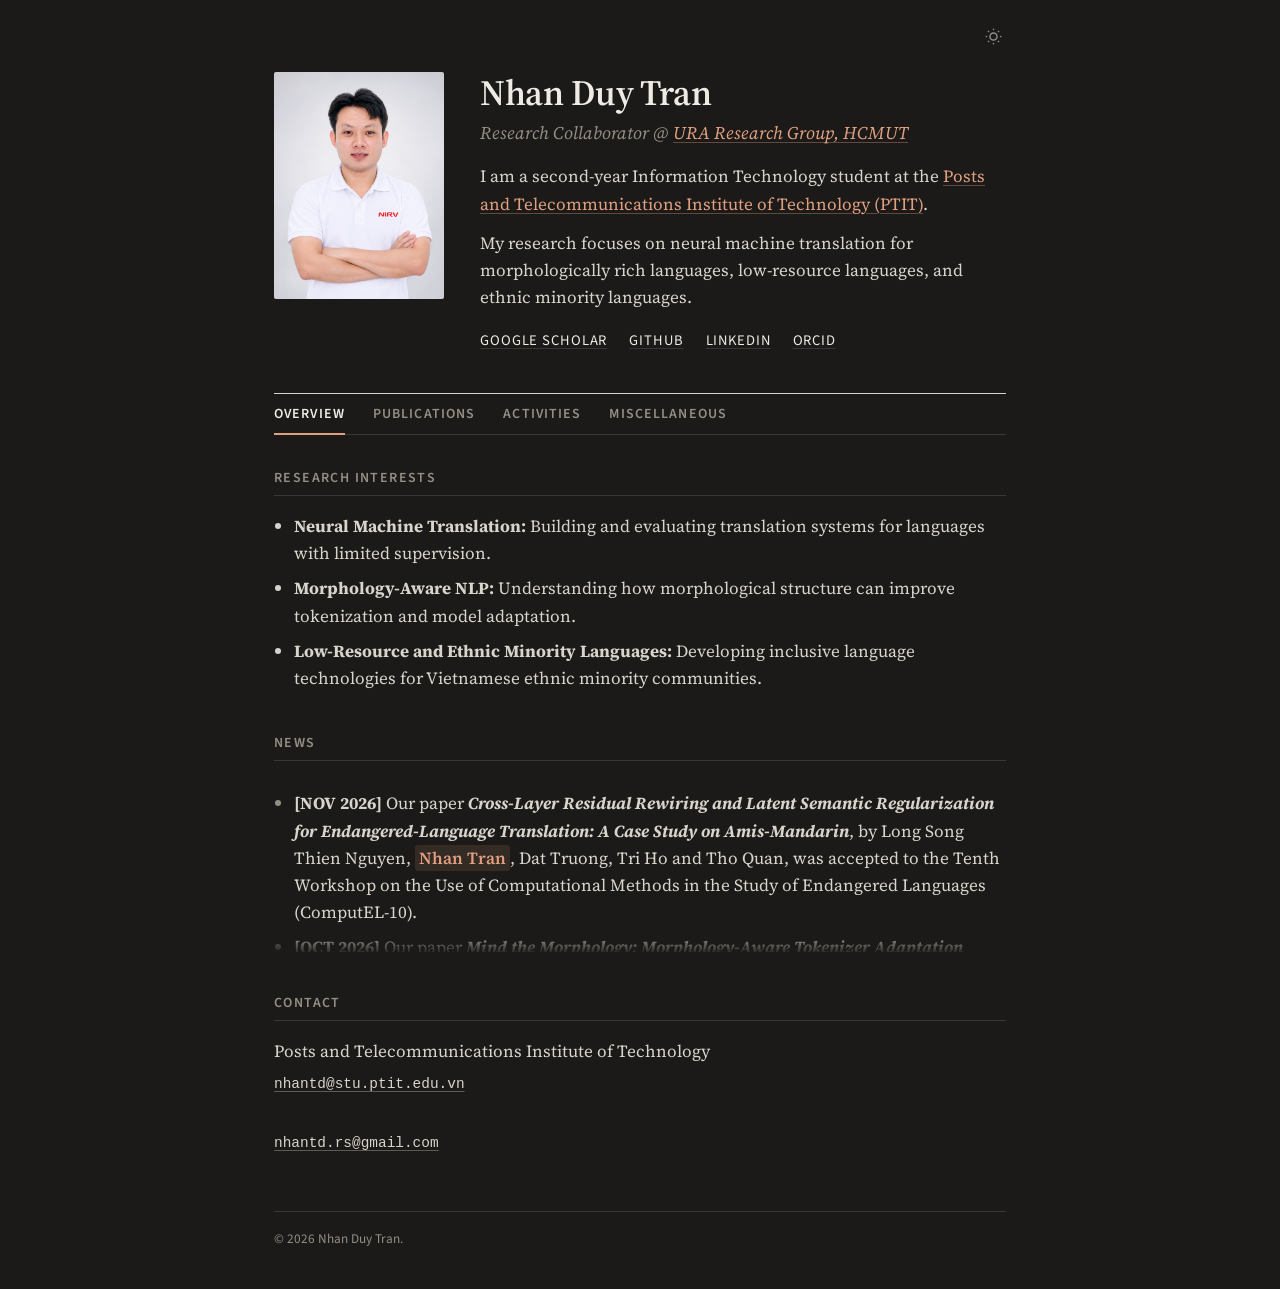
==== commit b6058065: "Add ComputEL-10 paper announcement" ====
--- a/index.html
+++ b/index.html
@@ -56,6 +56,7 @@
             <section-title>News</section-title>
             <div class="news-scroller at-top at-bottom">
                 <ul class="news-list">
+                    <li><b>[NOV 2026]</b> Our paper <strong><i>Cross-Layer Residual Rewiring and Latent Semantic Regularization for Endangered-Language Translation: A Case Study on Amis-Mandarin</i></strong>, by Long Song Thien Nguyen, <span class="author-me">Nhan Tran</span>, Dat Truong, Tri Ho and Tho Quan, was accepted to the Tenth Workshop on the Use of Computational Methods in the Study of Endangered Languages (ComputEL-10).</li>
                     <li><b>[OCT 2026]</b> Our paper <strong><i>Mind the Morphology: Morphology-Aware Tokenizer Adaptation under Constrained Fine-Tuning</i></strong> was accepted to SOICT 2026 and will appear in the Springer CCIS proceedings.</li>
                     <li><b>[JAN 2026]</b> Our paper <strong><i>Not All Data Augmentation Works: A Typology-Aware Study for Low-Resource Neural Machine Translation in Vietnamese Ethnic Minority Languages</i></strong> was accepted to the AAAI 2026 Workshop on Language Models for Under-Represented Communities (LM4UC).</li>
                 </ul>
--- a/stylesheet.css
+++ b/stylesheet.css
@@ -324,12 +324,16 @@
 
 .news-scroller {
   position: relative;
-  max-height: 8.5rem;
+  width: 100%;
+  max-height: 10.5rem;
   overflow-y: auto;
   scroll-behavior: smooth;
-  scrollbar-width: thin;
-  scrollbar-color: var(--border-color) transparent;
-  padding-right: 14px;
+  scrollbar-width: none;
+  -ms-overflow-style: none;
+}
+
+.news-scroller::-webkit-scrollbar {
+  display: none;
 }
 
 .news-scroller::before,
@@ -337,7 +341,7 @@
   content: '';
   position: absolute;
   left: 0;
-  right: 8px;
+  right: 0;
   height: 24px;
   z-index: 1;
   pointer-events: none;
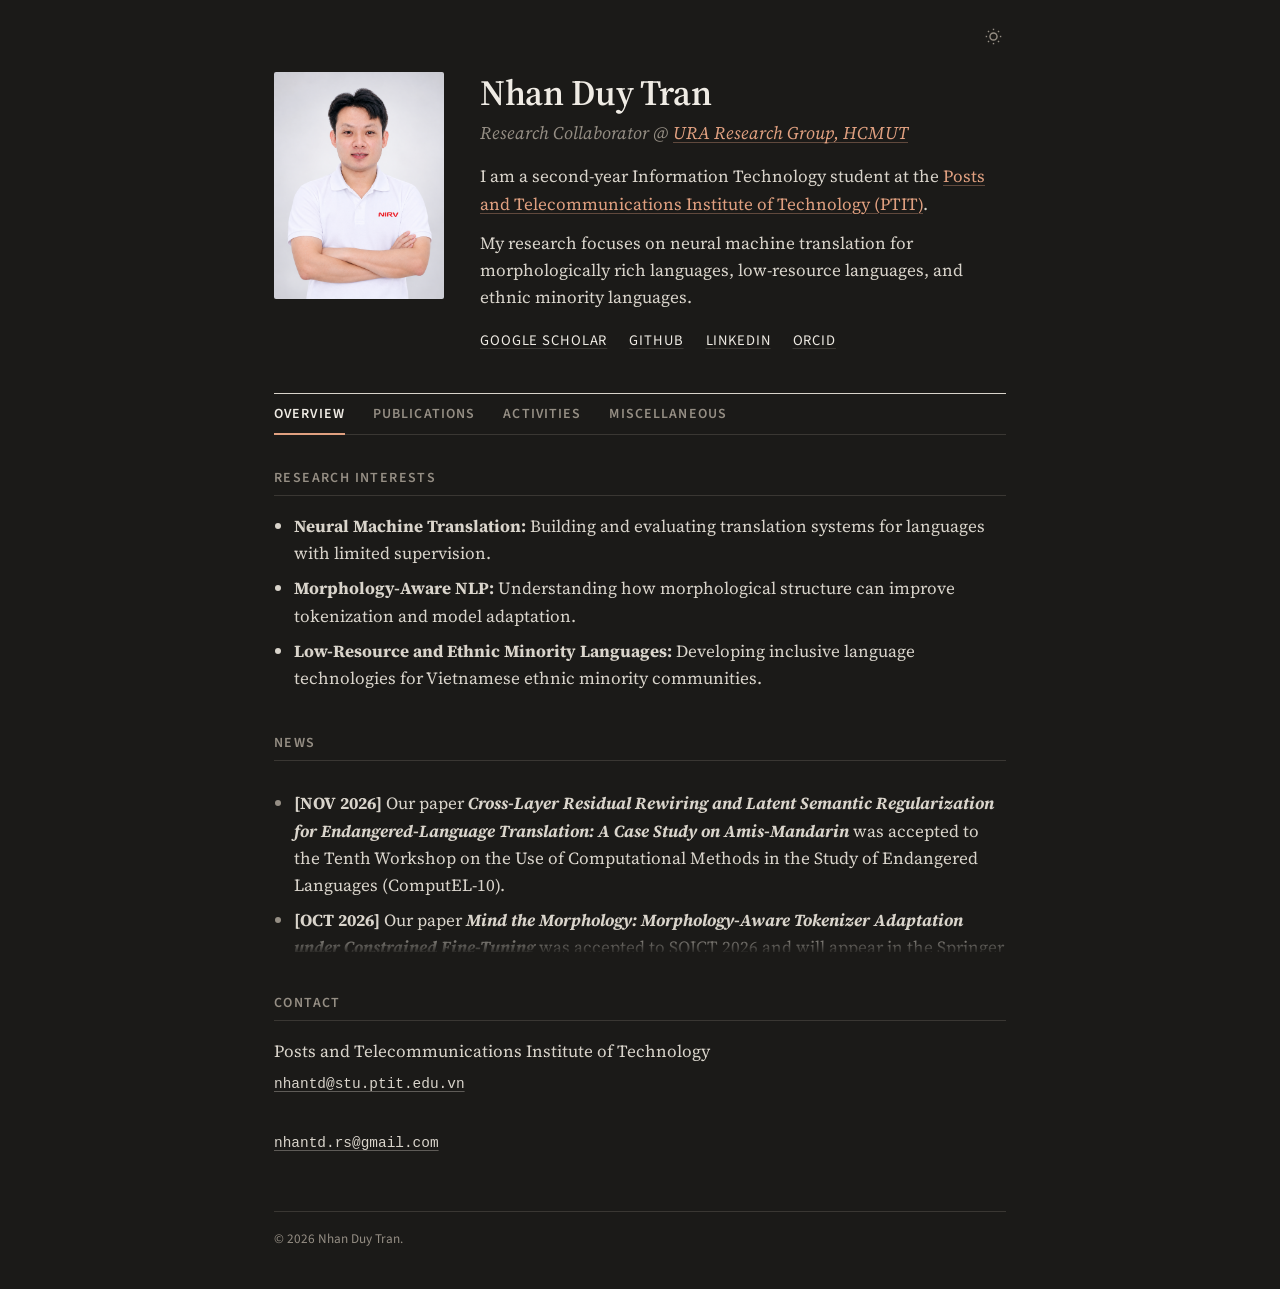
==== commit bc85bb8d: "Separate ComputEL authors into publication entry" ====
--- a/index.html
+++ b/index.html
@@ -56,7 +56,7 @@
             <section-title>News</section-title>
             <div class="news-scroller at-top at-bottom">
                 <ul class="news-list">
-                    <li><b>[NOV 2026]</b> Our paper <strong><i>Cross-Layer Residual Rewiring and Latent Semantic Regularization for Endangered-Language Translation: A Case Study on Amis-Mandarin</i></strong>, by Long Song Thien Nguyen, <span class="author-me">Nhan Tran</span>, Dat Truong, Tri Ho and Tho Quan, was accepted to the Tenth Workshop on the Use of Computational Methods in the Study of Endangered Languages (ComputEL-10).</li>
+                    <li><b>[NOV 2026]</b> Our paper <strong><i>Cross-Layer Residual Rewiring and Latent Semantic Regularization for Endangered-Language Translation: A Case Study on Amis-Mandarin</i></strong> was accepted to the Tenth Workshop on the Use of Computational Methods in the Study of Endangered Languages (ComputEL-10).</li>
                     <li><b>[OCT 2026]</b> Our paper <strong><i>Mind the Morphology: Morphology-Aware Tokenizer Adaptation under Constrained Fine-Tuning</i></strong> was accepted to SOICT 2026 and will appear in the Springer CCIS proceedings.</li>
                     <li><b>[JAN 2026]</b> Our paper <strong><i>Not All Data Augmentation Works: A Typology-Aware Study for Low-Resource Neural Machine Translation in Vietnamese Ethnic Minority Languages</i></strong> was accepted to the AAAI 2026 Workshop on Language Models for Under-Represented Communities (LM4UC).</li>
                 </ul>
@@ -83,6 +83,11 @@
                 <span class="pub-venue">AAAI 2026 Workshop · LM4UC</span><br>
                 Long Nguyen, Dat T. Truong, <span class="author-me">Nhan D. Tran</span>, Quynh Vo, Quy Tran Nguyen and Tho Quan<br>
                 [<a href="https://openreview.net/forum?id=XziOk4BTfv#discussion" target="_blank" rel="noopener">paper</a>]
+            </div>
+            <div class="pub-card">
+                <span class="pub-title">Cross-Layer Residual Rewiring and Latent Semantic Regularization for Endangered-Language Translation: A Case Study on Amis-Mandarin</span>
+                <span class="pub-venue">ComputEL-10</span><br>
+                Long Song Thien Nguyen, <span class="author-me">Nhan Tran</span>, Dat Truong, Tri Ho and Tho Quan
             </div>
         </div>
 
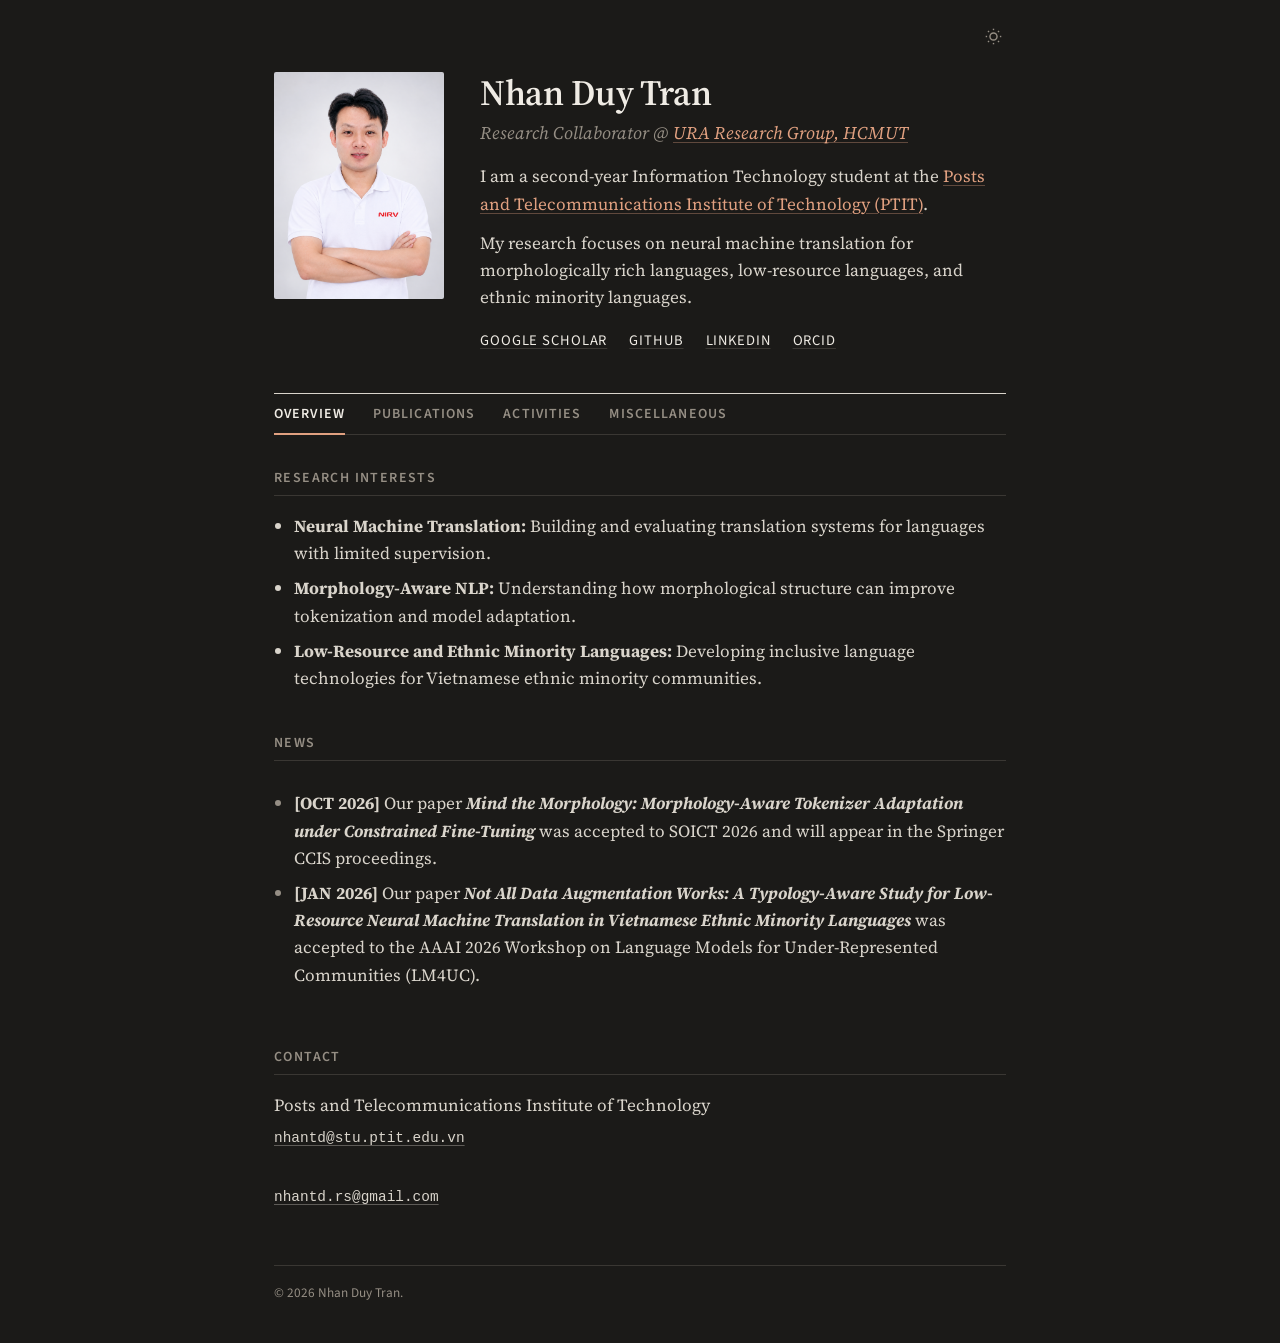
==== commit a4b96334: "Update and hide LoResMT 2027 paper announcement until official acceptance" ====
--- a/index.html
+++ b/index.html
@@ -56,7 +56,7 @@
             <section-title>News</section-title>
             <div class="news-scroller at-top at-bottom">
                 <ul class="news-list">
-                    <li><b>[NOV 2026]</b> Our paper <strong><i>Cross-Layer Residual Rewiring and Latent Semantic Regularization for Endangered-Language Translation: A Case Study on Amis-Mandarin</i></strong> was accepted to the Tenth Workshop on the Use of Computational Methods in the Study of Endangered Languages (ComputEL-10).</li>
+                    <!-- <li><b>[FEB 2027]</b> Our paper <strong><i>Cross-Layer Residual Rewiring and Latent Semantic Regularization for Endangered-Language Translation: A Case Study on Amis-Mandarin</i></strong> was accepted at The 10th Workshop on Technologies for Machine Translation of Low-Resource Languages (LoResMT 2027, co-located with Top-tier NLP Conference), published in the ACL Anthology.</li> -->
                     <li><b>[OCT 2026]</b> Our paper <strong><i>Mind the Morphology: Morphology-Aware Tokenizer Adaptation under Constrained Fine-Tuning</i></strong> was accepted to SOICT 2026 and will appear in the Springer CCIS proceedings.</li>
                     <li><b>[JAN 2026]</b> Our paper <strong><i>Not All Data Augmentation Works: A Typology-Aware Study for Low-Resource Neural Machine Translation in Vietnamese Ethnic Minority Languages</i></strong> was accepted to the AAAI 2026 Workshop on Language Models for Under-Represented Communities (LM4UC).</li>
                 </ul>
@@ -84,11 +84,12 @@
                 Long Nguyen, Dat T. Truong, <span class="author-me">Nhan D. Tran</span>, Quynh Vo, Quy Tran Nguyen and Tho Quan<br>
                 [<a href="https://openreview.net/forum?id=XziOk4BTfv#discussion" target="_blank" rel="noopener">paper</a>]
             </div>
+            <!-- <span class="year-tag">2027</span>
             <div class="pub-card">
                 <span class="pub-title">Cross-Layer Residual Rewiring and Latent Semantic Regularization for Endangered-Language Translation: A Case Study on Amis-Mandarin</span>
-                <span class="pub-venue">ComputEL-10</span><br>
+                <span class="pub-venue">LoResMT 2027 · Co-located with Top-tier NLP Conference · ACL Anthology</span><br>
                 Long Song Thien Nguyen, <span class="author-me">Nhan Tran</span>, Dat Truong, Tri Ho and Tho Quan
-            </div>
+            </div> -->
         </div>
 
         <div id="activities" class="tab-content">
--- a/stylesheet.css
+++ b/stylesheet.css
@@ -325,7 +325,7 @@
 .news-scroller {
   position: relative;
   width: 100%;
-  max-height: 10.5rem;
+  max-height: 16rem;
   overflow-y: auto;
   scroll-behavior: smooth;
   scrollbar-width: none;
